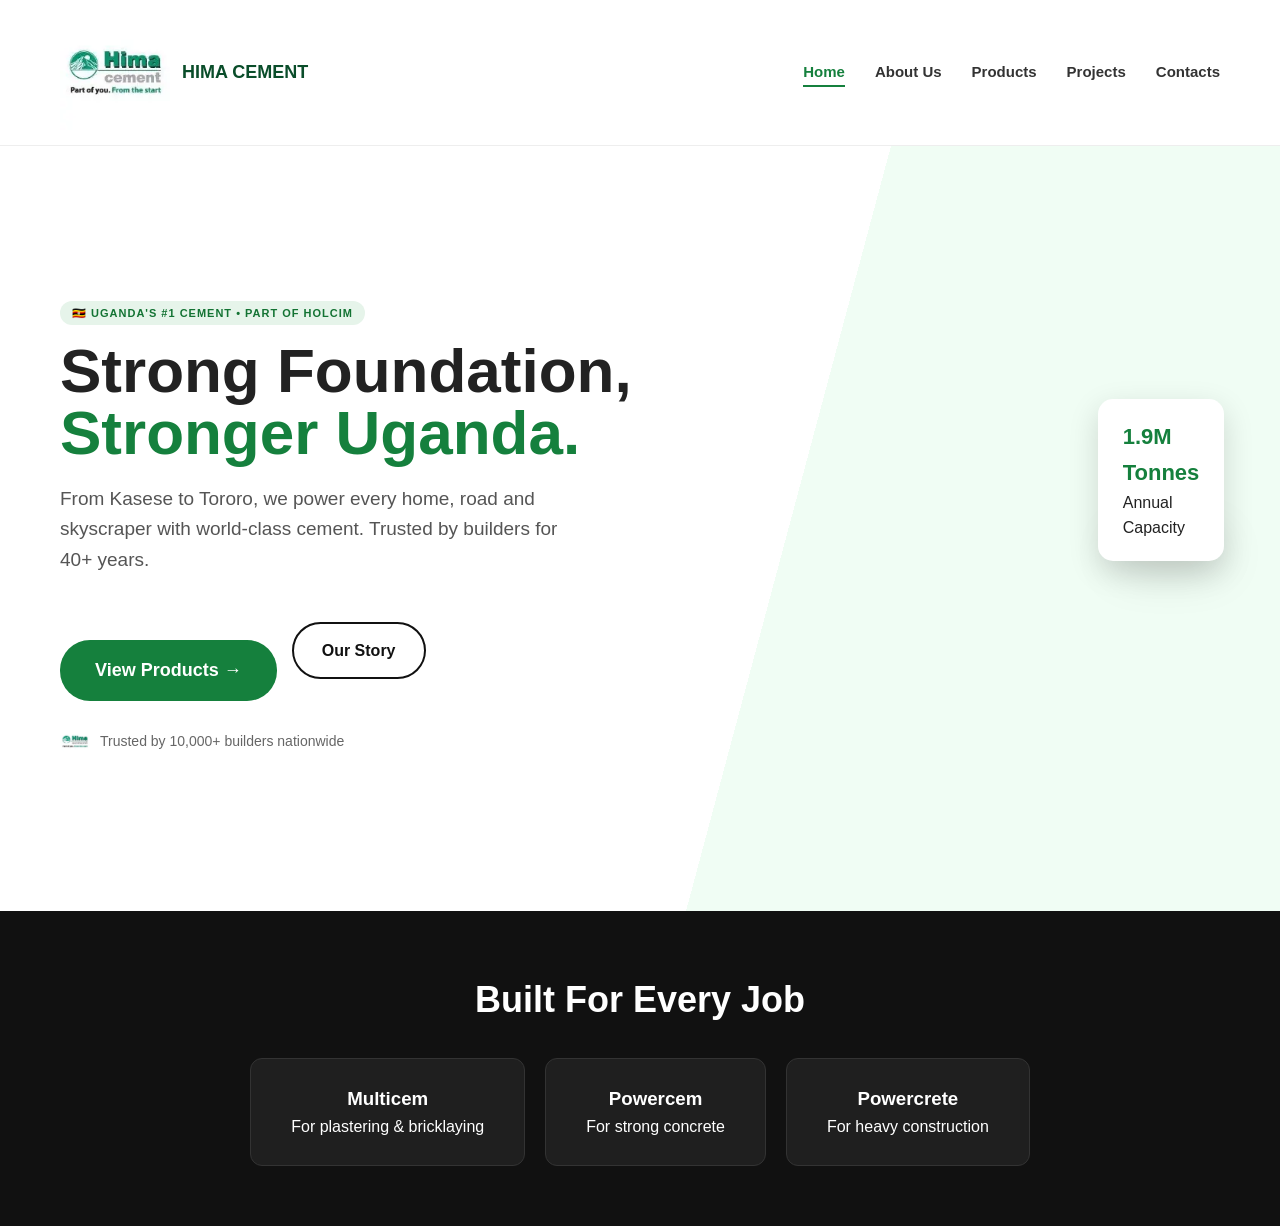
==== index.html @ 5b7be926 "Add files via upload" ====
<!DOCTYPE html>
<html lang="en">
<head>
    <meta charset="UTF-8">
    <meta name="viewport" content="width=device-width, initial-scale=1.0">
    <title>Hima Cement Ltd | Building Uganda Since 1984</title>
    <link rel="stylesheet" href="Style.css">
</head>
<body>
<header>
    <div class="logo"><img src="logo.jpg" alt="Hima"> HIMA CEMENT</div>
    <nav>
        <ul>
            <li><a href="index.html" class="active">Home</a></li>
            <li><a href="about-us.html">About Us</a></li>
            <li><a href="products.html">Products</a></li>
            <li><a href="projects.html">Projects</a></li>
            <li><a href="contacts.html">Contacts</a></li>
        </ul>
    </nav>
</header>

<section class="home-excellent">
    <div class="home-left">
        <span class="badge">🇺🇬 UGANDA'S #1 CEMENT • PART OF HOLCIM</span>
        <h1>Strong Foundation,<br><span>Stronger Uganda.</span></h1>
        <p>From Kasese to Tororo, we power every home, road and skyscraper with world-class cement. Trusted by builders for 40+ years.</p>
        <div class="home-btns">
            <a href="products.html" class="green-btn big-btn">View Products →</a>
            <a href="about-us.html" class="outline-btn">Our Story</a>
        </div>
        <div class="trust">
            <img src="logo.jpg" alt=""> <span>Trusted by 10,000+ builders nationwide</span>
        </div>
    </div>
    <div class="home-right">
        <img src="https://images.unsplash.com/photo-1541888946425-d81bb19240f6?w=600" alt="construction">
        <div class="floating-card">
            <h4>1.9M Tonnes</h4>
            <p>Annual Capacity</p>
        </div>
    </div>
</section>

<section class="products-preview">
    <h2>Built For Every Job</h2>
    <div class="preview-cards">
        <div><h3>Multicem</h3><p>For plastering & bricklaying</p></div>
        <div><h3>Powercem</h3><p>For strong concrete</p></div>
        <div><h3>Powercrete</h3><p>For heavy construction</p></div>
    </div>
</section>
</body>
</html>
---- Style.css ----
*{
    margin:0; 
    padding:0; 
    box-sizing:border-box;
    font-family: 'Segoe UI', Arial, sans-serif;
}
body{ 
    background:#fff; 
    color:#222; 
    line-height:1.6; 
}
html{
    scroll-behavior: smooth;
}

/* ===== HEADER - Shared for all pages ===== */
header{
    display:flex; 
    justify-content:space-between; 
    align-items:center;
    padding:15px 60px; 
    background:#fff; 
    border-bottom:1px solid #eee;
    position:sticky;
    top:0;
    z-index:100;
}
.logo{ 
    display:flex; 
    align-items:center; 
    gap:12px; 
    font-weight:bold; 
    color:#0a4d2a;
    font-size:18px;
}
.logo img{ 
    width:110px; 
    height:auto;
}
nav ul{ 
    display:flex; 
    list-style:none; 
    gap:30px; 
}
nav a{ 
    text-decoration:none; 
    color:#333; 
    font-weight:600; 
    font-size:15px;
    padding-bottom:5px;
}
nav a:hover, nav a.active{ 
    color:#15803d; 
    border-bottom:2px solid #15803d;
}

/* ===== HOME PAGE ===== */
.home{
    display:flex;
    align-items:center;
    justify-content:space-between;
    padding:80px 60px;
    background:#f9fafb;
    min-height:80vh;
}
.home-text .small{
    color:#15803d; 
    font-weight:800; 
    letter-spacing:3px; 
    font-size:12px;
}
.home-text h1{
    font-size:52px;
    line-height:1.1;
    margin:15px 0;
    color:#111;
}
.home-text p{
    color:#555;
    font-size:18px;
    margin:15px 0 25px 0;
    max-width:500px;
}
.home-img img{
    width:500px;
    max-width:100%;
    border-radius:10px;
}

/* ===== BUTTONS ===== */
.green-btn{
    display:inline-block; 
    padding:14px 30px;
    background:#15803d; 
    color:#fff; 
    text-decoration:none; 
    border-radius:30px; 
    font-weight:bold;
    transition:0.3s;
}
.green-btn:hover{ 
    background:#0a4d2a; 
}

/* ===== ABOUT US PAGE ===== */
.about-hero{
    background: linear-gradient(to right, #f0fdf4, #ffffff);
    padding:80px 60px;
}
.about-hero h1{ 
    font-size:52px; 
    color:#111; 
    margin:10px 0; 
}
.about-hero p{ 
    font-size:18px; 
    color:#555; 
    max-width:600px; 
}
.about-content{
    padding:60px; 
    max-width:1000px;
}
.about-content h2{ 
    font-size:28px; 
    margin-bottom:15px; 
    color:#111;
}

.about-content p{ 
    color:#555; 
    margin-bottom:15px; 
    font-size:16px;
}

.mission-box{
    background:#f8faf8; 
    border-left:5px solid #15803d;
    padding:25px; 
    margin:30px 0; 
    border-radius:5px;
}/* --- PREMIUM ABOUT US - NOT BORING --- */
.about-hero-new{
    display:flex; align-items:center; justify-content:space-between;
    padding:80px 60px; background:#fff; gap:40px;
}
.badge{
    background:#e6f4ea; color:#137333; padding:6px 12px;
    border-radius:20px; font-size:11px; font-weight:800; letter-spacing:1px;
}
.about-hero-new h1{ font-size:58px; line-height:1.05; margin:15px 0; }
.about-hero-new h1 span{ color:#15803d; }
.stats{ display:flex; gap:30px; margin-top:25px; }
.stats h3{ font-size:32px; color:#15803d; }
.stats p{ font-size:13px; color:#666; }
.hero-img img{ width:480px; border-radius:20px; box-shadow:0 20px 40px rgba(0,0,0,0.15); }

.about-content-new{ padding:60px; background:#f8faf8; }
.cards{ display:flex; gap:20px; }
.card{
    background:#fff; padding:30px; border-radius:15px; flex:1;
    box-shadow:0 5px 20px rgba(0,0,0,0.05); transition:0.3s;
}
.card:hover{ transform:translateY(-5px); }
.card .icon{ font-size:30px; margin-bottom:15px; }
.green-card{ background:#15803d; color:#fff; }
.green-card p{ color:#e6f4ea; }
.big-btn{ margin-top:40px; font-size:18px; padding:16px 35px; }
/* --- EXCELLENT HOME PAGE --- */
.home-excellent{
    display:flex; align-items:center; justify-content:space-between;
    padding:90px 60px; background:linear-gradient(105deg, #fff 60%, #f0fdf4 60%);
    min-height:85vh; gap:40px;
}
.home-left h1{ font-size:62px; line-height:1; margin:15px 0; }
.home-left h1 span{ color:#15803d; }
.home-left p{ font-size:19px; color:#555; max-width:500px; margin:20px 0; }
.home-btns{ display:flex; gap:15px; margin:25px 0; align-items:center; }
.outline-btn{
    padding:14px 28px; border:2px solid #111; border-radius:30px;
    text-decoration:none; color:#111; font-weight:700;
}
.trust{ display:flex; align-items:center; gap:10px; margin-top:20px; color:#666; font-size:14px; }
.trust img{ width:30px; border-radius:50%; }
.home-right{ position:relative; }
.home-right img{ width:500px; border-radius:25px; box-shadow:0 25px 50px rgba(0,0,0,0.2); }
.floating-card{
    position:absolute; bottom:-20px; left:-20px; background:#fff;
    padding:20px 25px; border-radius:15px; box-shadow:0 10px 30px rgba(0,0,0,0.15);
}
.floating-card h4{ color:#15803d; font-size:22px; }
.products-preview{ padding:60px; text-align:center; background:#111; color:#fff; }
.products-preview h2{ font-size:36px; margin-bottom:30px; }
.preview-cards{ display:flex; justify-content:center; gap:20px; }
.preview-cards div{ background:#1f1f1f; padding:25px 40px; border-radius:12px; border:1px solid #333; }
/* --- PREMIUM PRODUCTS --- */
.products-hero{ text-align:center; padding:70px 60px 30px 60px; }
.products-hero h1{ font-size:52px; line-height:1.1; margin-top:15px; }
/* --- 6 PRODUCTS GRID --- */
.products-grid-6{
    display:grid; grid-template-columns:repeat(3, 1fr);
    gap:25px; padding:40px 60px 80px 60px; background:#f8faf8;
}
.p-img{ width:100%; height:180px; object-fit:cover; border-radius:12px; margin-bottom:20px; }
.green-btn.small{ padding:10px 20px; font-size:14px; }

@media(max-width:900px){
    .products-grid-6{ grid-template-columns:1fr; }
}
.p-card{
    background:#fff; padding:35px; border-radius:18px; flex:1;
    box-shadow:0 5px 25px rgba(0,0,0,0.06); border:1px solid #eee;
}
.p-card.popular{ border:2px solid #15803d; transform:scale(1.05); }
.p-tag{ font-size:11px; font-weight:800; letter-spacing:1px; background:#eee; padding:6px 10px; border-radius:20px; display:inline-block; margin-bottom:15px; }
.p-tag.green{ background:#15803d; color:#fff; }
.p-card h2{ font-size:32px; }
.p-sub{ color:#15803d; font-weight:700; font-size:14px; margin:5px 0 15px 0; }
.p-card p{ color:#555; font-size:15px; }
.p-card ul{ list-style:none; margin:20px 0; }
.p-card li{ margin:8px 0; font-size:14px; font-weight:600; }
.p-img{
    width: 100%;
    height: 180px;
    object-fit: cover;
    border-radius: 12px;
    margin-bottom: 20px;
}
.price-row{ display:flex; align-items:center; gap:10px; margin:15px 0; }
.price{ font-size:20px; font-weight:900; color:#15803d; }
.old-price{ font-size:14px; color:#999; text-decoration:line-through; }
/* --- PROFESSIONAL PROJECTS --- */
.pro-hero{
    display:flex; align-items:center; justify-content:space-between;
    padding:80px 70px; background:#0f172a; color:#fff;
}
.pro-hero-left span{ font-size:12px; letter-spacing:3px; color:#22c55e; font-weight:800; }
.pro-hero-left h1{ font-size:54px; line-height:0.95; margin:15px 0; font-weight:900; }
.pro-hero-left p{ color:#94a3b8; max-width:450px; margin:20px 0; line-height:1.6; }
.pro-stats{ display:flex; gap:40px; margin-top:30px; border-top:1px solid #1e293b; padding-top:25px; }
.pro-stats strong{ display:block; font-size:28px; }
.pro-stats small{ color:#64748b; font-size:12px; text-transform:uppercase; letter-spacing:1px; }
.pro-hero-right img{ width:480px; height:420px; object-fit:cover; border-radius:4px; }

.pro-list{ padding:60px 70px; background:#f8fafc; display:flex; flex-direction:column; gap:24px; }
.pro-item{ display:flex; background:#fff; border:1px solid #e2e8f0; }
.pro-item img{ width:340px; height:240px; object-fit:cover; }
.pro-content{ padding:30px 40px; flex:1; }
.pro-meta{ display:flex; gap:10px; margin-bottom:12px; }
.pro-country{ background:#0f172a; color:#fff; padding:4px 10px; font-size:10px; letter-spacing:1px; font-weight:800; }
.pro-city{ color:#64748b; font-size:12px; font-weight:700; letter-spacing:0.5px; }
.pro-content h3{ font-size:24px; margin-bottom:10px; }
.pro-content p{ color:#475569; font-size:15px; line-height:1.6; max-width:600px; }
.pro-details{ display:flex; gap:20px; margin-top:18px; font-size:12px; color:#64748b; border-top:1px solid #f1f5f9; padding-top:15px; font-weight:600; }

@media(max-width:900px){
    .pro-hero{ flex-direction:column; padding:40px 25px; }
    .pro-hero-right img{ width:100%; margin-top:30px; }
    .pro-item{ flex-direction:column; }
    .pro-item img{ width:100%; }
    .pro-list{ padding:25px; }
}
/* --- PROFESSIONAL CONTACTS --- */
.contact-hero{ background:#0f172a; color:#fff; text-align:center; padding:80px 20px; }
.contact-hero h1{ font-size:54px; font-weight:900; }
.contact-hero p{ color:#94a3b8; margin-top:10px; }

.contact-grid{ display:flex; gap:30px; padding:60px 70px; background:#f8fafc; }
.contact-form-box{ flex:1.2; background:#fff; padding:35px; border:1px solid #e2e8f0; }
.contact-form-box h3{ font-size:22px; margin-bottom:20px; }
.form-row{ display:flex; gap:15px; }
.contact-form-box input, .contact-form-box select, .contact-form-box textarea{
    width:100%; padding:14px; margin-bottom:15px; border:1px solid #e2e8f0; background:#f8fafc; font-size:14px;
}
.contact-form-box textarea{ height:100px; }
.contact-form-box button{ width:100%; padding:15px; background:#0f172a; color:#fff; border:none; font-weight:800; letter-spacing:1px; cursor:pointer; }
.contact-form-box button:hover{ background:#15803d; }

.contact-info-box{ flex:0.8; background:#0f172a; color:#fff; padding:35px; }
.info-item{ margin-bottom:25px; border-bottom:1px solid #1e293b; padding-bottom:20px; }
.info-item strong{ font-size:11px; letter-spacing:2px; color:#22c55e; display:block; margin-bottom:8px; }
.info-item p{ color:#cbd5e1; font-size:14px; line-height:1.6; }

.socials strong{ font-size:11px; letter-spacing:2px; color:#22c55e; }
.social-icons{ display:flex; gap:10px; margin:15px 0; }
.s-icon{
    width:38px; height:38px; background:#1e293b; color:#fff; display:flex; align-items:center; justify-content:center;
    text-decoration:none; font-weight:800; font-size:14px; border-radius:4px;
}
.s-icon:hover{ background:#22c55e; color:#0f172a; }
.handle-list{ display:grid; grid-template-columns:1fr 1fr; gap:6px; margin-top:15px; font-size:11px; color:#64748b; font-weight:600; }

.map-section{ border-top:1px solid #e2e8f0; }
.pro-footer{ text-align:center; padding:25px; background:#020617; color:#475569; font-size:12px; }

@media(max-width:900px){ .contact-grid{ flex-direction:column; padding:25px; } .form-row{ flex-direction:column; gap:0; } }
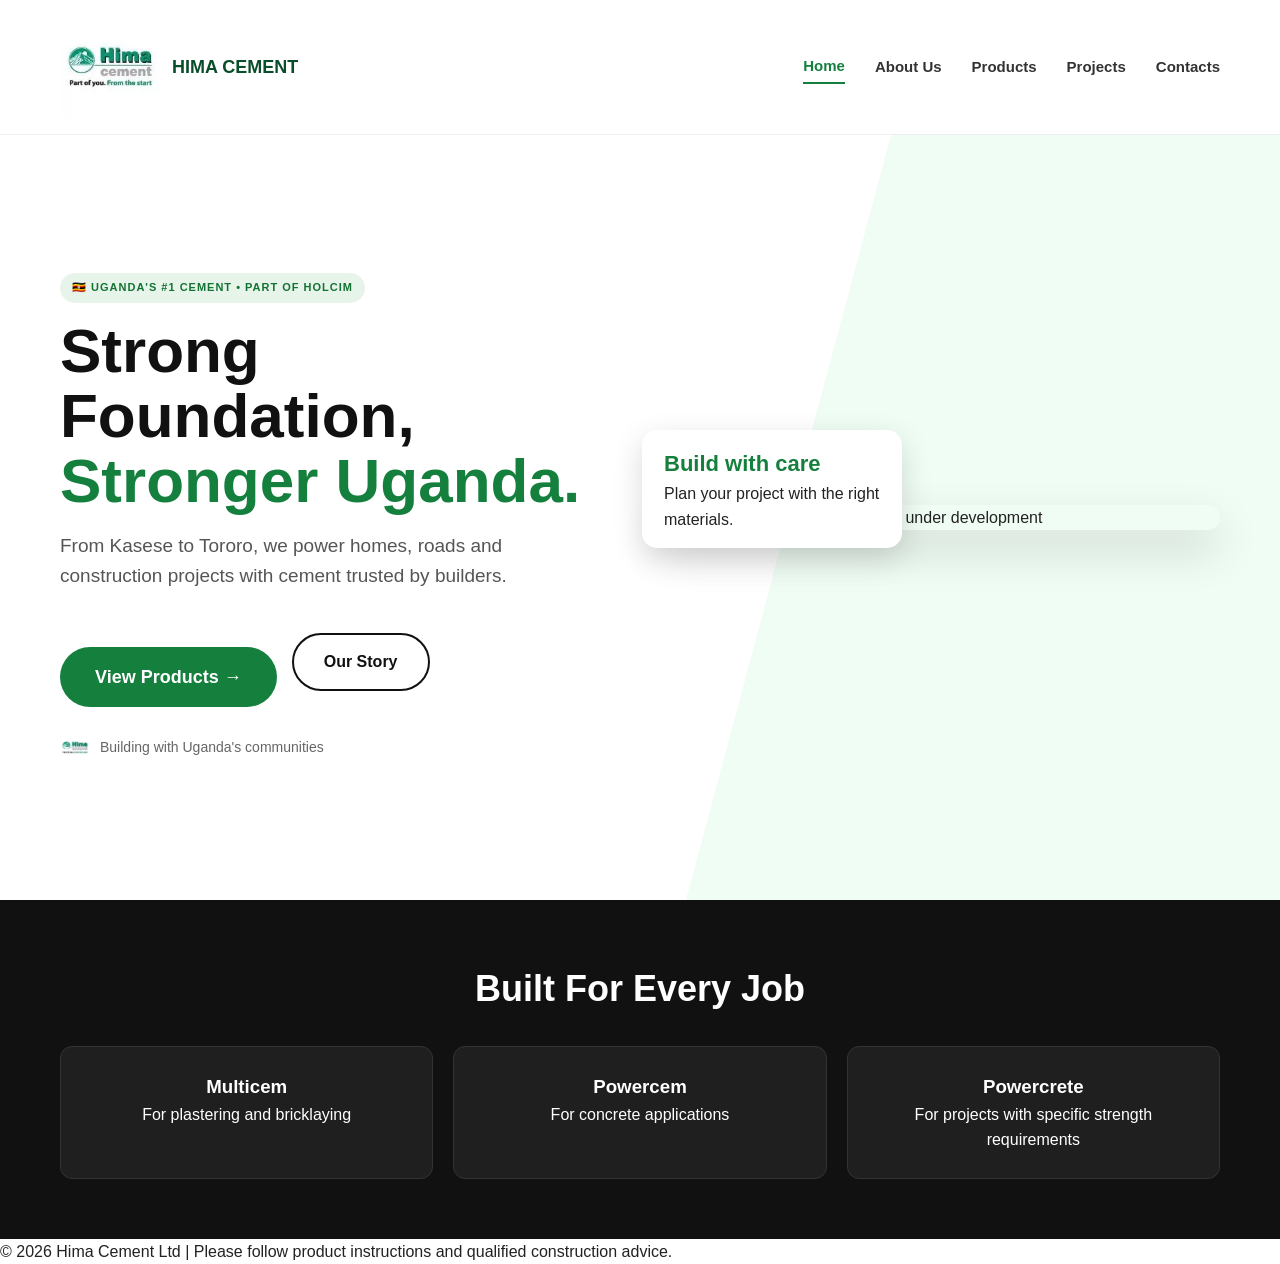
==== commit 3d48b504: "Refactor index.html with improved structure and SEO Updated the HTML structure and added meta descri" ====
--- a/index.html
+++ b/index.html
@@ -1,54 +1,82 @@
 <!DOCTYPE html>
 <html lang="en">
 <head>
-    <meta charset="UTF-8">
-    <meta name="viewport" content="width=device-width, initial-scale=1.0">
-    <title>Hima Cement Ltd | Building Uganda Since 1984</title>
-    <link rel="stylesheet" href="Style.css">
+  <meta charset="UTF-8">
+  <meta name="viewport" content="width=device-width, initial-scale=1.0">
+  <meta name="description" content="Hima Cement building solutions for homes, roads and construction projects in Uganda.">
+  <title>Hima Cement Ltd | Building Uganda Since 1984</title>
+  <link rel="stylesheet" href="Style.css">
 </head>
 <body>
-<header>
-    <div class="logo"><img src="logo.jpg" alt="Hima"> HIMA CEMENT</div>
-    <nav>
-        <ul>
-            <li><a href="index.html" class="active">Home</a></li>
-            <li><a href="about-us.html">About Us</a></li>
-            <li><a href="products.html">Products</a></li>
-            <li><a href="projects.html">Projects</a></li>
-            <li><a href="contacts.html">Contacts</a></li>
-        </ul>
+  <header>
+    <div class="logo">
+      <img src="logo.jpg" alt="Hima Cement logo">
+      <span>HIMA CEMENT</span>
+    </div>
+
+    <nav aria-label="Main navigation">
+      <ul>
+        <li><a href="index.html" class="active">Home</a></li>
+        <li><a href="about-us.html">About Us</a></li>
+        <li><a href="products.html">Products</a></li>
+        <li><a href="projects.html">Projects</a></li>
+        <li><a href="contacts.html">Contacts</a></li>
+      </ul>
     </nav>
-</header>
+  </header>
 
-<section class="home-excellent">
-    <div class="home-left">
+  <main>
+    <section class="home-excellent">
+      <div class="home-left">
         <span class="badge">🇺🇬 UGANDA'S #1 CEMENT • PART OF HOLCIM</span>
         <h1>Strong Foundation,<br><span>Stronger Uganda.</span></h1>
-        <p>From Kasese to Tororo, we power every home, road and skyscraper with world-class cement. Trusted by builders for 40+ years.</p>
+        <p>From Kasese to Tororo, we power homes, roads and construction projects with cement trusted by builders.</p>
+
         <div class="home-btns">
-            <a href="products.html" class="green-btn big-btn">View Products →</a>
-            <a href="about-us.html" class="outline-btn">Our Story</a>
+          <a href="products.html" class="green-btn big-btn">View Products →</a>
+          <a href="about-us.html" class="outline-btn">Our Story</a>
         </div>
+
         <div class="trust">
-            <img src="logo.jpg" alt=""> <span>Trusted by 10,000+ builders nationwide</span>
+          <img src="logo.jpg" alt="">
+          <span>Building with Uganda's communities</span>
         </div>
-    </div>
-    <div class="home-right">
-        <img src="https://images.unsplash.com/photo-1541888946425-d81bb19240f6?w=600" alt="construction">
+      </div>
+
+      <div class="home-right">
+        <img
+          src="https://images.unsplash.com/photo-1541888946425-d81bb19240f6?w=900"
+          alt="Construction site with a building under development"
+        >
         <div class="floating-card">
-            <h4>1.9M Tonnes</h4>
-            <p>Annual Capacity</p>
+          <h4>Build with care</h4>
+          <p>Plan your project with the right materials.</p>
         </div>
-    </div>
-</section>
+      </div>
+    </section>
 
-<section class="products-preview">
-    <h2>Built For Every Job</h2>
-    <div class="preview-cards">
-        <div><h3>Multicem</h3><p>For plastering & bricklaying</p></div>
-        <div><h3>Powercem</h3><p>For strong concrete</p></div>
-        <div><h3>Powercrete</h3><p>For heavy construction</p></div>
-    </div>
-</section>
+    <section class="products-preview">
+      <h2>Built For Every Job</h2>
+
+      <div class="preview-cards">
+        <div>
+          <h3>Multicem</h3>
+          <p>For plastering and bricklaying</p>
+        </div>
+        <div>
+          <h3>Powercem</h3>
+          <p>For concrete applications</p>
+        </div>
+        <div>
+          <h3>Powercrete</h3>
+          <p>For projects with specific strength requirements</p>
+        </div>
+      </div>
+    </section>
+  </main>
+
+  <footer class="pro-footer">
+    <p>© 2026 Hima Cement Ltd | Please follow product instructions and qualified construction advice.</p>
+  </footer>
 </body>
-</html>+</html>
--- a/Style.css
+++ b/Style.css
@@ -1,296 +1,789 @@
-*{
-    margin:0; 
-    padding:0; 
-    box-sizing:border-box;
-    font-family: 'Segoe UI', Arial, sans-serif;
-}
-body{ 
-    background:#fff; 
-    color:#222; 
-    line-height:1.6; 
-}
-html{
-    scroll-behavior: smooth;
-}
-
-/* ===== HEADER - Shared for all pages ===== */
-header{
-    display:flex; 
-    justify-content:space-between; 
-    align-items:center;
-    padding:15px 60px; 
-    background:#fff; 
-    border-bottom:1px solid #eee;
-    position:sticky;
-    top:0;
-    z-index:100;
-}
-.logo{ 
-    display:flex; 
-    align-items:center; 
-    gap:12px; 
-    font-weight:bold; 
-    color:#0a4d2a;
-    font-size:18px;
-}
-.logo img{ 
-    width:110px; 
-    height:auto;
-}
-nav ul{ 
-    display:flex; 
-    list-style:none; 
-    gap:30px; 
-}
-nav a{ 
-    text-decoration:none; 
-    color:#333; 
-    font-weight:600; 
-    font-size:15px;
-    padding-bottom:5px;
-}
-nav a:hover, nav a.active{ 
-    color:#15803d; 
-    border-bottom:2px solid #15803d;
-}
-
-/* ===== HOME PAGE ===== */
-.home{
-    display:flex;
-    align-items:center;
-    justify-content:space-between;
-    padding:80px 60px;
-    background:#f9fafb;
-    min-height:80vh;
-}
-.home-text .small{
-    color:#15803d; 
-    font-weight:800; 
-    letter-spacing:3px; 
-    font-size:12px;
-}
-.home-text h1{
-    font-size:52px;
-    line-height:1.1;
-    margin:15px 0;
-    color:#111;
-}
-.home-text p{
-    color:#555;
-    font-size:18px;
-    margin:15px 0 25px 0;
-    max-width:500px;
-}
-.home-img img{
-    width:500px;
-    max-width:100%;
-    border-radius:10px;
-}
-
-/* ===== BUTTONS ===== */
-.green-btn{
-    display:inline-block; 
-    padding:14px 30px;
-    background:#15803d; 
-    color:#fff; 
-    text-decoration:none; 
-    border-radius:30px; 
-    font-weight:bold;
-    transition:0.3s;
-}
-.green-btn:hover{ 
-    background:#0a4d2a; 
-}
-
-/* ===== ABOUT US PAGE ===== */
-.about-hero{
-    background: linear-gradient(to right, #f0fdf4, #ffffff);
-    padding:80px 60px;
-}
-.about-hero h1{ 
-    font-size:52px; 
-    color:#111; 
-    margin:10px 0; 
-}
-.about-hero p{ 
-    font-size:18px; 
-    color:#555; 
-    max-width:600px; 
-}
-.about-content{
-    padding:60px; 
-    max-width:1000px;
-}
-.about-content h2{ 
-    font-size:28px; 
-    margin-bottom:15px; 
-    color:#111;
-}
-
-.about-content p{ 
-    color:#555; 
-    margin-bottom:15px; 
-    font-size:16px;
-}
-
-.mission-box{
-    background:#f8faf8; 
-    border-left:5px solid #15803d;
-    padding:25px; 
-    margin:30px 0; 
-    border-radius:5px;
-}/* --- PREMIUM ABOUT US - NOT BORING --- */
-.about-hero-new{
-    display:flex; align-items:center; justify-content:space-between;
-    padding:80px 60px; background:#fff; gap:40px;
-}
-.badge{
-    background:#e6f4ea; color:#137333; padding:6px 12px;
-    border-radius:20px; font-size:11px; font-weight:800; letter-spacing:1px;
-}
-.about-hero-new h1{ font-size:58px; line-height:1.05; margin:15px 0; }
-.about-hero-new h1 span{ color:#15803d; }
-.stats{ display:flex; gap:30px; margin-top:25px; }
-.stats h3{ font-size:32px; color:#15803d; }
-.stats p{ font-size:13px; color:#666; }
-.hero-img img{ width:480px; border-radius:20px; box-shadow:0 20px 40px rgba(0,0,0,0.15); }
-
-.about-content-new{ padding:60px; background:#f8faf8; }
-.cards{ display:flex; gap:20px; }
-.card{
-    background:#fff; padding:30px; border-radius:15px; flex:1;
-    box-shadow:0 5px 20px rgba(0,0,0,0.05); transition:0.3s;
-}
-.card:hover{ transform:translateY(-5px); }
-.card .icon{ font-size:30px; margin-bottom:15px; }
-.green-card{ background:#15803d; color:#fff; }
-.green-card p{ color:#e6f4ea; }
-.big-btn{ margin-top:40px; font-size:18px; padding:16px 35px; }
-/* --- EXCELLENT HOME PAGE --- */
-.home-excellent{
-    display:flex; align-items:center; justify-content:space-between;
-    padding:90px 60px; background:linear-gradient(105deg, #fff 60%, #f0fdf4 60%);
-    min-height:85vh; gap:40px;
-}
-.home-left h1{ font-size:62px; line-height:1; margin:15px 0; }
-.home-left h1 span{ color:#15803d; }
-.home-left p{ font-size:19px; color:#555; max-width:500px; margin:20px 0; }
-.home-btns{ display:flex; gap:15px; margin:25px 0; align-items:center; }
-.outline-btn{
-    padding:14px 28px; border:2px solid #111; border-radius:30px;
-    text-decoration:none; color:#111; font-weight:700;
-}
-.trust{ display:flex; align-items:center; gap:10px; margin-top:20px; color:#666; font-size:14px; }
-.trust img{ width:30px; border-radius:50%; }
-.home-right{ position:relative; }
-.home-right img{ width:500px; border-radius:25px; box-shadow:0 25px 50px rgba(0,0,0,0.2); }
-.floating-card{
-    position:absolute; bottom:-20px; left:-20px; background:#fff;
-    padding:20px 25px; border-radius:15px; box-shadow:0 10px 30px rgba(0,0,0,0.15);
-}
-.floating-card h4{ color:#15803d; font-size:22px; }
-.products-preview{ padding:60px; text-align:center; background:#111; color:#fff; }
-.products-preview h2{ font-size:36px; margin-bottom:30px; }
-.preview-cards{ display:flex; justify-content:center; gap:20px; }
-.preview-cards div{ background:#1f1f1f; padding:25px 40px; border-radius:12px; border:1px solid #333; }
-/* --- PREMIUM PRODUCTS --- */
-.products-hero{ text-align:center; padding:70px 60px 30px 60px; }
-.products-hero h1{ font-size:52px; line-height:1.1; margin-top:15px; }
-/* --- 6 PRODUCTS GRID --- */
-.products-grid-6{
-    display:grid; grid-template-columns:repeat(3, 1fr);
-    gap:25px; padding:40px 60px 80px 60px; background:#f8faf8;
-}
-.p-img{ width:100%; height:180px; object-fit:cover; border-radius:12px; margin-bottom:20px; }
-.green-btn.small{ padding:10px 20px; font-size:14px; }
-
-@media(max-width:900px){
-    .products-grid-6{ grid-template-columns:1fr; }
-}
-.p-card{
-    background:#fff; padding:35px; border-radius:18px; flex:1;
-    box-shadow:0 5px 25px rgba(0,0,0,0.06); border:1px solid #eee;
-}
-.p-card.popular{ border:2px solid #15803d; transform:scale(1.05); }
-.p-tag{ font-size:11px; font-weight:800; letter-spacing:1px; background:#eee; padding:6px 10px; border-radius:20px; display:inline-block; margin-bottom:15px; }
-.p-tag.green{ background:#15803d; color:#fff; }
-.p-card h2{ font-size:32px; }
-.p-sub{ color:#15803d; font-weight:700; font-size:14px; margin:5px 0 15px 0; }
-.p-card p{ color:#555; font-size:15px; }
-.p-card ul{ list-style:none; margin:20px 0; }
-.p-card li{ margin:8px 0; font-size:14px; font-weight:600; }
-.p-img{
-    width: 100%;
-    height: 180px;
-    object-fit: cover;
-    border-radius: 12px;
-    margin-bottom: 20px;
-}
-.price-row{ display:flex; align-items:center; gap:10px; margin:15px 0; }
-.price{ font-size:20px; font-weight:900; color:#15803d; }
-.old-price{ font-size:14px; color:#999; text-decoration:line-through; }
-/* --- PROFESSIONAL PROJECTS --- */
-.pro-hero{
-    display:flex; align-items:center; justify-content:space-between;
-    padding:80px 70px; background:#0f172a; color:#fff;
-}
-.pro-hero-left span{ font-size:12px; letter-spacing:3px; color:#22c55e; font-weight:800; }
-.pro-hero-left h1{ font-size:54px; line-height:0.95; margin:15px 0; font-weight:900; }
-.pro-hero-left p{ color:#94a3b8; max-width:450px; margin:20px 0; line-height:1.6; }
-.pro-stats{ display:flex; gap:40px; margin-top:30px; border-top:1px solid #1e293b; padding-top:25px; }
-.pro-stats strong{ display:block; font-size:28px; }
-.pro-stats small{ color:#64748b; font-size:12px; text-transform:uppercase; letter-spacing:1px; }
-.pro-hero-right img{ width:480px; height:420px; object-fit:cover; border-radius:4px; }
-
-.pro-list{ padding:60px 70px; background:#f8fafc; display:flex; flex-direction:column; gap:24px; }
-.pro-item{ display:flex; background:#fff; border:1px solid #e2e8f0; }
-.pro-item img{ width:340px; height:240px; object-fit:cover; }
-.pro-content{ padding:30px 40px; flex:1; }
-.pro-meta{ display:flex; gap:10px; margin-bottom:12px; }
-.pro-country{ background:#0f172a; color:#fff; padding:4px 10px; font-size:10px; letter-spacing:1px; font-weight:800; }
-.pro-city{ color:#64748b; font-size:12px; font-weight:700; letter-spacing:0.5px; }
-.pro-content h3{ font-size:24px; margin-bottom:10px; }
-.pro-content p{ color:#475569; font-size:15px; line-height:1.6; max-width:600px; }
-.pro-details{ display:flex; gap:20px; margin-top:18px; font-size:12px; color:#64748b; border-top:1px solid #f1f5f9; padding-top:15px; font-weight:600; }
-
-@media(max-width:900px){
-    .pro-hero{ flex-direction:column; padding:40px 25px; }
-    .pro-hero-right img{ width:100%; margin-top:30px; }
-    .pro-item{ flex-direction:column; }
-    .pro-item img{ width:100%; }
-    .pro-list{ padding:25px; }
-}
-/* --- PROFESSIONAL CONTACTS --- */
-.contact-hero{ background:#0f172a; color:#fff; text-align:center; padding:80px 20px; }
-.contact-hero h1{ font-size:54px; font-weight:900; }
-.contact-hero p{ color:#94a3b8; margin-top:10px; }
-
-.contact-grid{ display:flex; gap:30px; padding:60px 70px; background:#f8fafc; }
-.contact-form-box{ flex:1.2; background:#fff; padding:35px; border:1px solid #e2e8f0; }
-.contact-form-box h3{ font-size:22px; margin-bottom:20px; }
-.form-row{ display:flex; gap:15px; }
-.contact-form-box input, .contact-form-box select, .contact-form-box textarea{
-    width:100%; padding:14px; margin-bottom:15px; border:1px solid #e2e8f0; background:#f8fafc; font-size:14px;
-}
-.contact-form-box textarea{ height:100px; }
-.contact-form-box button{ width:100%; padding:15px; background:#0f172a; color:#fff; border:none; font-weight:800; letter-spacing:1px; cursor:pointer; }
-.contact-form-box button:hover{ background:#15803d; }
-
-.contact-info-box{ flex:0.8; background:#0f172a; color:#fff; padding:35px; }
-.info-item{ margin-bottom:25px; border-bottom:1px solid #1e293b; padding-bottom:20px; }
-.info-item strong{ font-size:11px; letter-spacing:2px; color:#22c55e; display:block; margin-bottom:8px; }
-.info-item p{ color:#cbd5e1; font-size:14px; line-height:1.6; }
-
-.socials strong{ font-size:11px; letter-spacing:2px; color:#22c55e; }
-.social-icons{ display:flex; gap:10px; margin:15px 0; }
-.s-icon{
-    width:38px; height:38px; background:#1e293b; color:#fff; display:flex; align-items:center; justify-content:center;
-    text-decoration:none; font-weight:800; font-size:14px; border-radius:4px;
-}
-.s-icon:hover{ background:#22c55e; color:#0f172a; }
-.handle-list{ display:grid; grid-template-columns:1fr 1fr; gap:6px; margin-top:15px; font-size:11px; color:#64748b; font-weight:600; }
-
-.map-section{ border-top:1px solid #e2e8f0; }
-.pro-footer{ text-align:center; padding:25px; background:#020617; color:#475569; font-size:12px; }
-
-@media(max-width:900px){ .contact-grid{ flex-direction:column; padding:25px; } .form-row{ flex-direction:column; gap:0; } }+/* ===== Base ===== */
+* {
+  margin: 0;
+  padding: 0;
+  box-sizing: border-box;
+  font-family: "Segoe UI", Arial, sans-serif;
+}
+
+html {
+  scroll-behavior: smooth;
+}
+
+body {
+  width: 100%;
+  min-width: 320px;
+  background: #fff;
+  color: #222;
+  line-height: 1.6;
+}
+
+img {
+  display: block;
+  max-width: 100%;
+  height: auto;
+}
+
+a {
+  text-decoration: none;
+}
+
+button,
+input,
+select,
+textarea {
+  font: inherit;
+}
+
+.home-left,
+.home-right,
+.home-text,
+.home-img,
+.about-hero-new > div,
+.hero-img,
+.pro-hero-left,
+.pro-hero-right,
+.pro-content,
+.p-card,
+.contact-form-box,
+.contact-info-box {
+  min-width: 0;
+}
+
+/* ===== Shared Header and Navigation ===== */
+header {
+  position: sticky;
+  top: 0;
+  z-index: 100;
+  display: flex;
+  align-items: center;
+  justify-content: space-between;
+  gap: 24px;
+  width: 100%;
+  padding: 15px clamp(20px, 5vw, 60px);
+  background: #fff;
+  border-bottom: 1px solid #eee;
+}
+
+.logo {
+  display: flex;
+  align-items: center;
+  gap: 12px;
+  color: #0a4d2a;
+  font-size: 18px;
+  font-weight: 700;
+  white-space: nowrap;
+}
+
+.logo img {
+  width: 100px;
+  height: auto;
+}
+
+nav {
+  min-width: 0;
+}
+
+nav ul {
+  display: flex;
+  flex-wrap: wrap;
+  align-items: center;
+  gap: 12px clamp(14px, 2.5vw, 30px);
+  list-style: none;
+}
+
+nav a {
+  display: inline-block;
+  padding: 4px 0;
+  color: #333;
+  font-size: 15px;
+  font-weight: 600;
+}
+
+nav a:hover,
+nav a.active {
+  color: #15803d;
+  border-bottom: 2px solid #15803d;
+}
+
+/* ===== Buttons and Shared Labels ===== */
+.green-btn,
+.outline-btn {
+  display: inline-block;
+  padding: 14px 30px;
+  border-radius: 30px;
+  font-weight: 700;
+  text-align: center;
+  transition: background-color 0.2s ease, color 0.2s ease;
+}
+
+.green-btn {
+  background: #15803d;
+  color: #fff;
+}
+
+.green-btn:hover {
+  background: #0a4d2a;
+}
+
+.green-btn.small {
+  padding: 10px 20px;
+  font-size: 14px;
+}
+
+.outline-btn {
+  border: 2px solid #111;
+  color: #111;
+}
+
+.outline-btn:hover {
+  background: #111;
+  color: #fff;
+}
+
+.big-btn {
+  margin-top: 30px;
+  padding: 16px 35px;
+  font-size: 18px;
+}
+
+.badge {
+  display: inline-block;
+  padding: 6px 12px;
+  border-radius: 20px;
+  background: #e6f4ea;
+  color: #137333;
+  font-size: 11px;
+  font-weight: 800;
+  letter-spacing: 1px;
+}
+
+/* ===== Home Page ===== */
+.home,
+.home-excellent {
+  display: flex;
+  align-items: center;
+  justify-content: space-between;
+  gap: 40px;
+  width: 100%;
+  min-height: 80vh;
+  padding: clamp(44px, 7vw, 90px) clamp(20px, 5vw, 60px);
+  background: #f9fafb;
+}
+
+.home-excellent {
+  min-height: 85vh;
+  background: linear-gradient(105deg, #fff 60%, #f0fdf4 60%);
+}
+
+.home-left,
+.home-text {
+  flex: 1 1 0;
+}
+
+.home-left h1,
+.home-text h1 {
+  margin: 15px 0;
+  color: #111;
+  font-size: clamp(38px, 5.2vw, 62px);
+  line-height: 1.05;
+}
+
+.home-left h1 span {
+  color: #15803d;
+}
+
+.home-left p,
+.home-text p {
+  max-width: 540px;
+  margin: 18px 0 25px;
+  color: #555;
+  font-size: clamp(16px, 1.6vw, 19px);
+}
+
+.home-text .small {
+  color: #15803d;
+  font-size: 12px;
+  font-weight: 800;
+  letter-spacing: 3px;
+}
+
+.home-btns {
+  display: flex;
+  flex-wrap: wrap;
+  align-items: center;
+  gap: 15px;
+  margin: 25px 0;
+}
+
+.home-img,
+.home-right {
+  position: relative;
+  flex: 1 1 0;
+}
+
+.home-img img,
+.home-right img {
+  width: 100%;
+  max-height: 520px;
+  object-fit: cover;
+  border-radius: 20px;
+  box-shadow: 0 20px 45px rgb(0 0 0 / 16%);
+}
+
+.trust {
+  display: flex;
+  align-items: center;
+  gap: 10px;
+  margin-top: 20px;
+  color: #666;
+  font-size: 14px;
+}
+
+.trust img {
+  width: 30px;
+  height: 30px;
+  border-radius: 50%;
+  object-fit: cover;
+}
+
+.floating-card {
+  position: absolute;
+  bottom: -18px;
+  left: -18px;
+  max-width: min(260px, 90%);
+  padding: 16px 22px;
+  border-radius: 15px;
+  background: #fff;
+  box-shadow: 0 10px 30px rgb(0 0 0 / 15%);
+}
+
+.floating-card h4 {
+  color: #15803d;
+  font-size: 22px;
+}
+
+/* ===== Home Product Preview ===== */
+.products-preview {
+  padding: clamp(40px, 6vw, 60px) clamp(20px, 5vw, 60px);
+  background: #111;
+  color: #fff;
+  text-align: center;
+}
+
+.products-preview h2 {
+  margin-bottom: 28px;
+  font-size: clamp(28px, 4vw, 36px);
+}
+
+.preview-cards {
+  display: grid;
+  grid-template-columns: repeat(3, minmax(0, 1fr));
+  gap: 20px;
+}
+
+.preview-cards > div {
+  padding: 25px;
+  border: 1px solid #333;
+  border-radius: 12px;
+  background: #1f1f1f;
+}
+
+/* ===== About Page ===== */
+.about-hero {
+  padding: clamp(44px, 7vw, 80px) clamp(20px, 5vw, 60px);
+  background: linear-gradient(to right, #f0fdf4, #fff);
+}
+
+.about-hero h1 {
+  margin: 10px 0;
+  color: #111;
+  font-size: clamp(38px, 5vw, 52px);
+}
+
+.about-hero p {
+  max-width: 600px;
+  color: #555;
+  font-size: 18px;
+}
+
+.about-content {
+  width: 100%;
+  max-width: 1000px;
+  padding: clamp(32px, 6vw, 60px);
+}
+
+.about-content h2 {
+  margin-bottom: 15px;
+  color: #111;
+  font-size: 28px;
+}
+
+.about-content p {
+  margin-bottom: 15px;
+  color: #555;
+  font-size: 16px;
+}
+
+.mission-box {
+  margin: 30px 0;
+  padding: 25px;
+  border-left: 5px solid #15803d;
+  border-radius: 5px;
+  background: #f8faf8;
+}
+
+.about-hero-new {
+  display: flex;
+  align-items: center;
+  justify-content: space-between;
+  gap: 40px;
+  padding: clamp(44px, 7vw, 80px) clamp(20px, 5vw, 60px);
+  background: #fff;
+}
+
+.about-hero-new > div {
+  flex: 1 1 0;
+}
+
+.about-hero-new h1 {
+  margin: 15px 0;
+  font-size: clamp(38px, 5.2vw, 58px);
+  line-height: 1.05;
+}
+
+.about-hero-new h1 span {
+  color: #15803d;
+}
+
+.about-hero-new p {
+  max-width: 600px;
+  color: #555;
+}
+
+.stats {
+  display: flex;
+  flex-wrap: wrap;
+  gap: 24px;
+  margin-top: 25px;
+}
+
+.stats h3 {
+  color: #15803d;
+  font-size: clamp(24px, 3vw, 32px);
+}
+
+.stats p {
+  color: #666;
+  font-size: 13px;
+}
+
+.hero-img {
+  flex: 1 1 0;
+}
+
+.hero-img img {
+  width: 100%;
+  max-height: 460px;
+  object-fit: cover;
+  border-radius: 20px;
+  box-shadow: 0 20px 40px rgb(0 0 0 / 15%);
+}
+
+.about-content-new {
+  padding: clamp(32px, 6vw, 60px);
+  background: #f8faf8;
+}
+
+.cards {
+  display: grid;
+  grid-template-columns: repeat(3, minmax(0, 1fr));
+  gap: 20px;
+}
+
+.card {
+  padding: 28px;
+  border-radius: 15px;
+  background: #fff;
+  box-shadow: 0 5px 20px rgb(0 0 0 / 5%);
+  transition: transform 0.2s ease;
+}
+
+.card:hover {
+  transform: translateY(-4px);
+}
+
+.card .icon {
+  margin-bottom: 12px;
+  font-size: 30px;
+}
+
+.green-card {
+  background: #15803d;
+  color: #fff;
+}
+
+.green-card p {
+  color: #e6f4ea;
+}
+
+/* ===== Products Page ===== */
+.products-hero {
+  padding: 60px 20px 30px;
+  text-align: center;
+}
+
+.products-hero h1 {
+  margin-top: 15px;
+  font-size: clamp(36px, 5vw, 52px);
+  line-height: 1.1;
+}
+
+.products-grid-6 {
+  display: grid;
+  grid-template-columns: repeat(3, minmax(0, 1fr));
+  gap: 25px;
+  padding: 40px clamp(20px, 5vw, 60px) 80px;
+  background: #f8faf8;
+}
+
+.p-card {
+  padding: clamp(20px, 3vw, 35px);
+  border: 1px solid #eee;
+  border-radius: 18px;
+  background: #fff;
+  box-shadow: 0 5px 25px rgb(0 0 0 / 6%);
+}
+
+.p-card.popular {
+  border: 2px solid #15803d;
+}
+
+.p-img {
+  width: 100%;
+  height: 180px;
+  margin-bottom: 18px;
+  border-radius: 12px;
+  object-fit: cover;
+}
+
+.p-tag {
+  display: inline-block;
+  margin-bottom: 12px;
+  padding: 6px 10px;
+  border-radius: 20px;
+  background: #eee;
+  font-size: 11px;
+  font-weight: 800;
+  letter-spacing: 1px;
+}
+
+.p-tag.green {
+  background: #15803d;
+  color: #fff;
+}
+
+.p-card h2 {
+  font-size: clamp(22px, 2.5vw, 32px);
+  overflow-wrap: anywhere;
+}
+
+.p-sub {
+  margin: 5px 0 15px;
+  color: #15803d;
+  font-size: 14px;
+  font-weight: 700;
+}
+
+.p-card p {
+  color: #555;
+  font-size: 15px;
+}
+
+.p-card ul {
+  margin: 20px 0;
+  list-style: none;
+}
+
+.p-card li {
+  margin: 8px 0;
+  font-size: 14px;
+  font-weight: 600;
+}
+
+.price-row {
+  display: flex;
+  flex-wrap: wrap;
+  align-items: center;
+  gap: 10px;
+  margin: 15px 0;
+}
+
+.price {
+  color: #15803d;
+  font-size: 20px;
+  font-weight: 900;
+}
+
+.old-price {
+  color: #999;
+  font-size: 14px;
+  text-decoration: line-through;
+}
+
+/* ===== Projects Page ===== */
+.pro-hero {
+  display: flex;
+  align-items: center;
+  justify-content: space-between;
+  gap: 40px;
+  padding: clamp(44px, 7vw, 80px) clamp(24px, 6vw, 70px);
+  background: #0f172a;
+  color: #fff;
+}
+
+.pro-hero-left,
+.pro-hero-right {
+  flex: 1 1 0;
+}
+
+.pro-hero-left > span {
+  color: #22c55e;
+  font-size: 12px;
+  font-weight: 800;
+  letter-spacing: 3px;
+}
+
+.pro-hero-left h1 {
+  margin: 15px 0;
+  font-size: clamp(38px, 5vw, 54px);
+  font-weight: 900;
+  line-height: 1;
+}
+
+.pro-hero-left p {
+  max-width: 500px;
+  margin: 20px 0;
+  color: #cbd5e1;
+}
+
+.pro-stats {
+  display: flex;
+  flex-wrap: wrap;
+  gap: 24px;
+  margin-top: 25px;
+  padding-top: 22px;
+  border-top: 1px solid #1e293b;
+}
+
+.pro-stats strong {
+  display: block;
+  font-size: 26px;
+}
+
+.pro-stats small {
+  color: #94a3b8;
+  font-size: 12px;
+  letter-spacing: 1px;
+  text-transform: uppercase;
+}
+
+.pro-hero-right img {
+  width: 100%;
+  max-height: 420px;
+  object-fit: cover;
+  border-radius: 6px;
+}
+
+.pro-list {
+  display: flex;
+  flex-direction: column;
+  gap: 24px;
+  padding: 50px clamp(20px, 6vw, 70px);
+  background: #f8fafc;
+}
+
+.pro-item {
+  display: flex;
+  min-width: 0;
+  border: 1px solid #e2e8f0;
+  background: #fff;
+}
+
+.pro-item img {
+  width: 34%;
+  min-width: 0;
+  max-height: 260px;
+  object-fit: cover;
+}
+
+.pro-content {
+  flex: 1;
+  padding: 26px clamp(20px, 3vw, 40px);
+}
+
+.pro-meta {
+  display: flex;
+  flex-wrap: wrap;
+  gap: 10px;
+  margin-bottom: 12px;
+}
+
+.pro-country {
+  padding: 4px 10px;
+  background: #0f172a;
+  color: #fff;
+  font-size: 10px;
+  font-weight: 800;
+  letter-spacing: 1px;
+}
+
+.pro-city {
+  color: #64748b;
+  font-size: 12px;
+  font-weight: 700;
+  letter-spacing: 0.5px;
+}
+
+.pro-content h3 {
+  margin-bottom: 10px;
+  font-size: clamp(20px, 2.4vw, 24px);
+}
+
+.pro-content p {
+  max-width: 600px;
+  color: #475569;
+  font-size: 15px;
+  line-height: 1.6;
+}
+
+.pro-details {
+  display: flex;
+  flex-wrap: wrap;
+  gap: 10px 20px;
+  margin-top: 18px;
+  padding-top: 15px;
+  border-top: 1px solid #f1f5f9;
+  color: #64748b;
+  font-size: 12px;
+  font-weight: 600;
+}
+
+/* ===== Contact Page ===== */
+.contact-hero {
+  padding: 65px 20px;
+  background: #0f172a;
+  color: #fff;
+  text-align: center;
+}
+
+.contact-hero h1 {
+  font-size: clamp(38px, 5vw, 54px);
+  font-weight: 900;
+}
+
+.contact-hero p {
+  margin-top: 10px;
+  color: #cbd5e1;
+}
+
+.contact-grid {
+  display: grid;
+  grid-template-columns: minmax(0, 1.2fr) minmax(0, 0.8fr);
+  gap: 25px;
+  padding: 50px clamp(20px, 6vw, 70px);
+  background: #f8fafc;
+}
+
+.contact-form-box {
+  padding: 30px;
+  border: 1px solid #e2e8f0;
+  background: #fff;
+}
+
+.contact-form-box h3 {
+  margin-bottom: 18px;
+  font-size: 22px;
+}
+
+.form-row {
+  display: flex;
+  gap: 15px;
+}
+
+.contact-form-box input,
+.contact-form-box select,
+.contact-form-box textarea {
+  width: 100%;
+  min-width: 0;
+  margin-bottom: 14px;
+  padding: 13px;
+  border: 1px solid #e2e8f0;
+  background: #f8fafc;
+  font-size: 14px;
+}
+
+.contact-form-box textarea {
+  min-height: 110px;
+  resize: vertical;
+}
+
+.contact-form-box button {
+  width: 100%;
+  padding: 15px;
+  border: 0;
+  background: #0f172a;
+  color: #fff;
+  font-weight: 800;
+  letter-spacing: 1px;
+  cursor: pointer;
+}
+
+.contact-form-box button:hover {
+  background: #15803d;
+}
+
+.contact-info-box {
+  padding: 30px;
+  background: #0f172a;
+  color: #fff;
+}
+
+.info-item {
+  margin-bottom: 22px;
+  padding-bottom: 18px;
+  border-bottom: 1px solid #1e293b;
+}
+
+.info-item strong,
+.socials strong {
+  display: block;
+  margin-bottom: 8px;
+  color: #22c55e;
+  font-size: 11px;
+  letter-spacing: 2px;
+}
+
+.info-item p {
+  color: #cbd5e1;
+  font-size: 14px;
+  line-height: 1.6;
+  overflow-wrap: anywhere;
+}
+
+.social-icons {
+  display: flex;
+  flex-wrap: wrap;
+  gap: 10px;
+  margin: 15px 0;
+}
+
+.s-icon {
+  display: flex;
+  align-items: center;
+  justify-content: center;
+  width: 38px;
+  height: 38px;
+  border-radius: 4px;
+  background: #*
+
